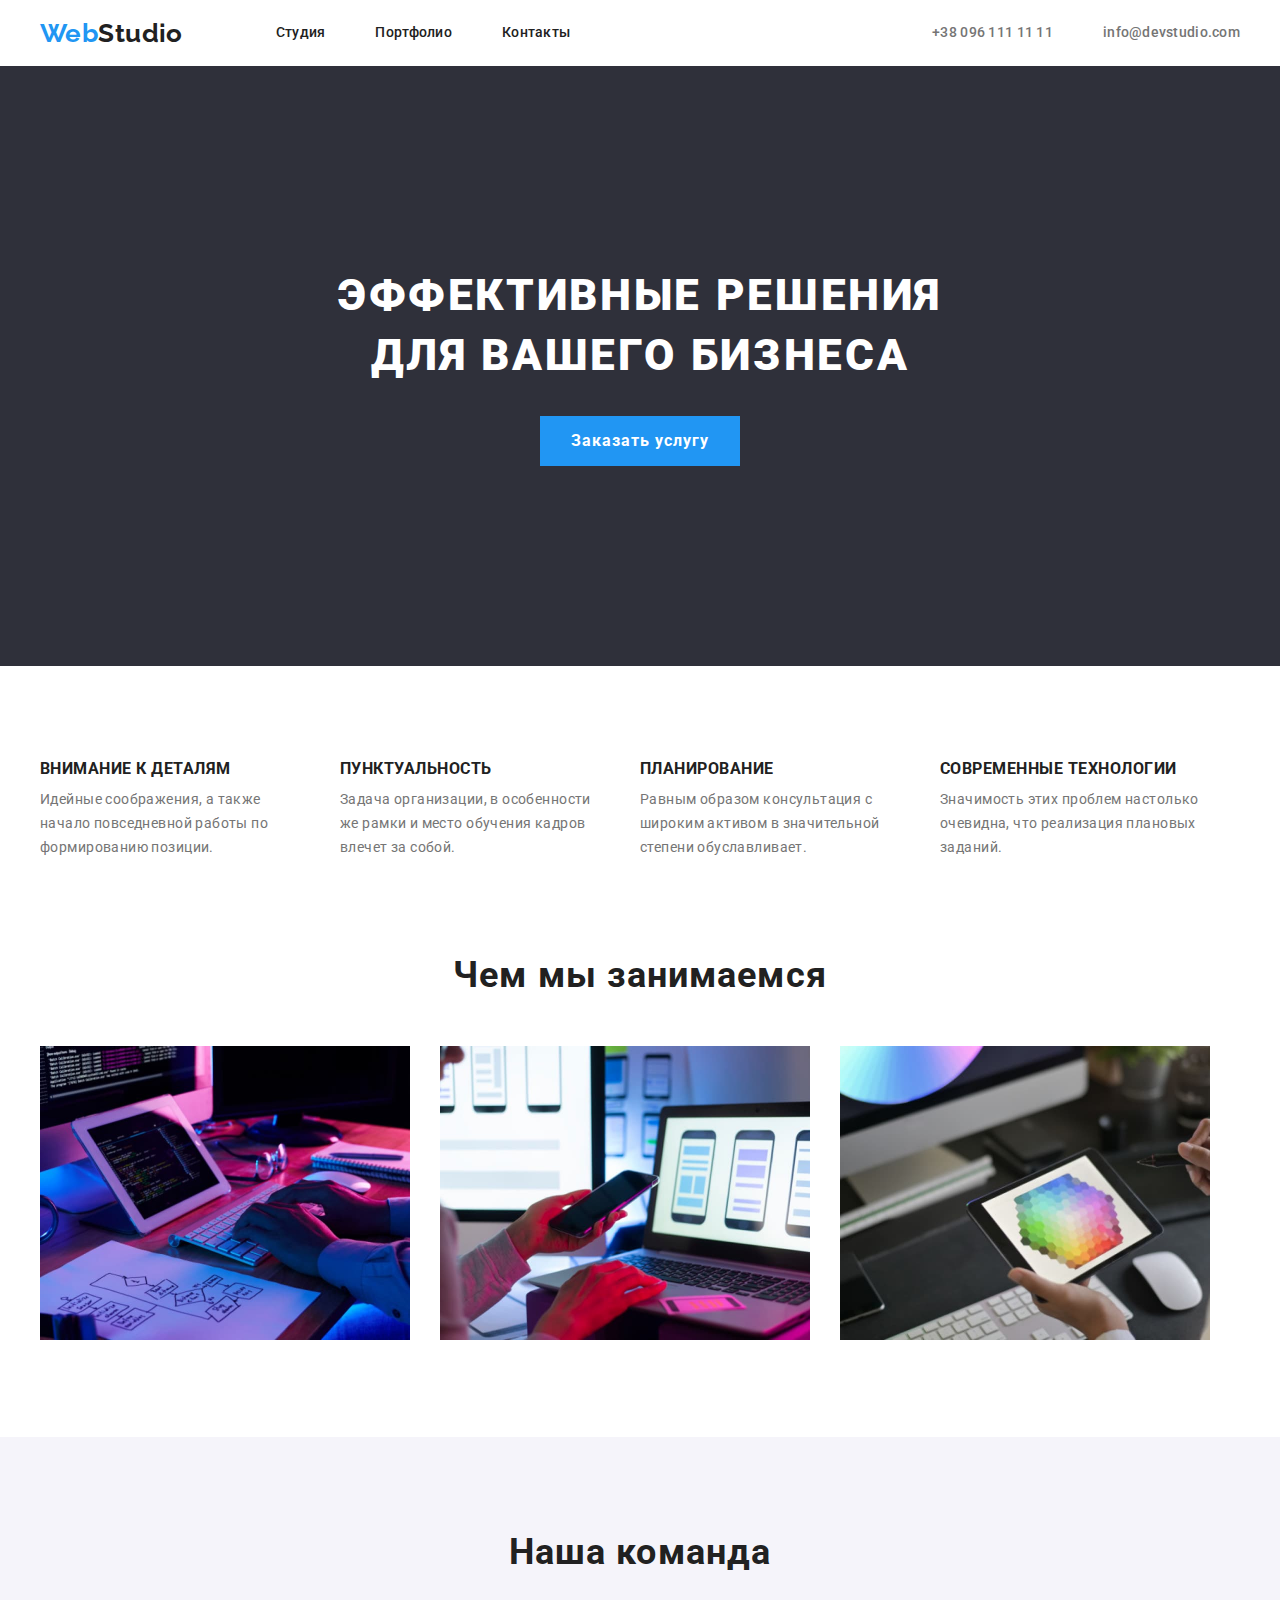
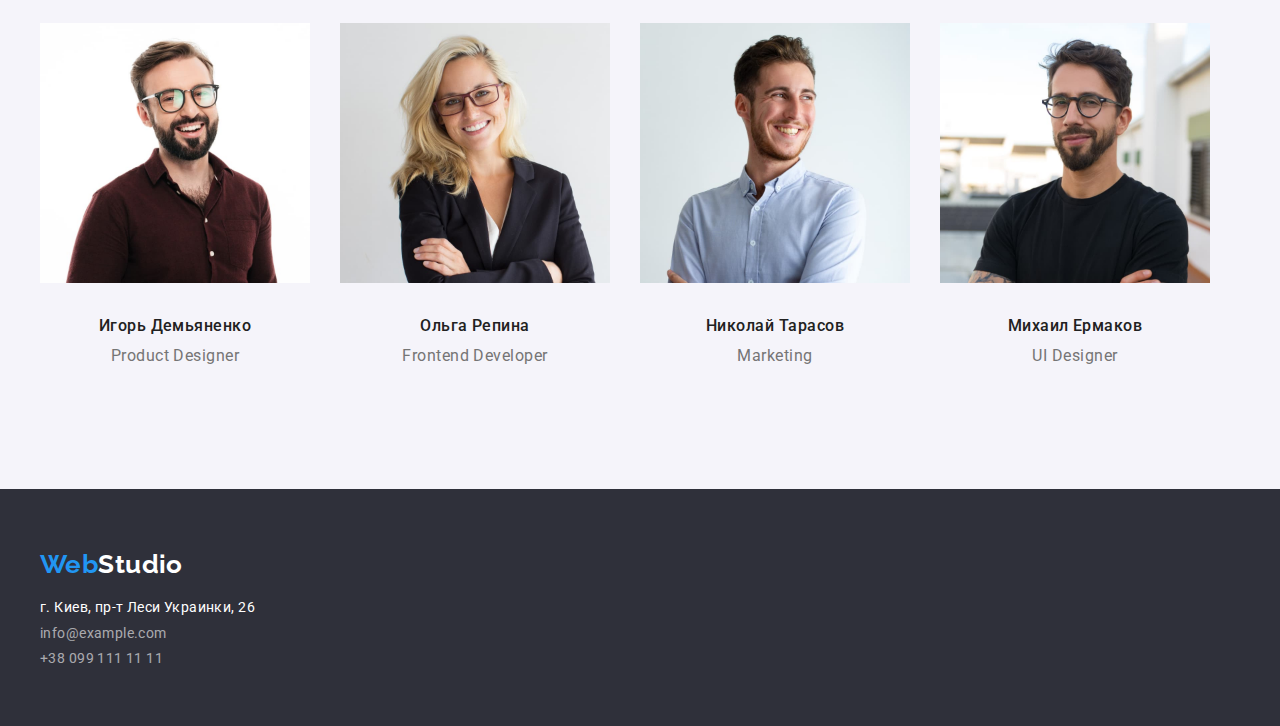
==== index.html @ a703e830 "hm3" ====
<!DOCTYPE html>
<html lang="en">
  <head>
    <meta charset="UTF-8" />
    <meta name="viewport" content="width=device-width, initial-scale=1.0" />
    <meta http-equiv="X-UA-Compatible" content="ie=edge" />
    <title>WebStudio</title>
    <link
      href="https://fonts.googleapis.com/css2?family=Raleway:wght@700&family=Roboto:wght@400;500;700;900&display=swap"
      rel="stylesheet"
    />
    <link
      rel="stylesheet"
      href="https://cdnjs.cloudflare.com/ajax/libs/modern-normalize/1.1.0/modern-normalize.min.css"
    />
    <link rel="stylesheet" href="./css/style.css" />
  </head>
  <body>
    <header class="header-page">
      <div class="container main-header">
        <nav class="header-nav-list">
          <a href="#" class="logo"><span class="logo-accent">Web</span>Studio</a>
          <ul class="site-nav list">
            <li class="item"><a href="#" class="link">Студия</a></li>
            <li class="item"><a href="./portfolio.html" class="link">Портфолио</a></li>
            <li class="item"><a href="#" class="link">Контакты</a></li>
          </ul>
        </nav>
        <ul class="site-contacts list">
          <li class="item"><a href="#" class="link">+38 096 111 11 11</a></li>
          <li class="item"><a href="#" class="link">info@devstudio.com</a></li>
        </ul>
      </div>
    </header>
    <main>
      <section class="services">
        <div class="content">
          <h1 class="services-title">Эффективные решения для вашего бизнеса</h1>
          <button class="services-btn">Заказать услугу</button>
        </div>
      </section>
      <section class="features">
        <div class="container">
          <ul class="features-list list">
            <li class="item">
              <h3 class="title">Внимание к деталям</h3>
              <p class="desc">
                Идейные соображения, а также начало повседневной работы по формированию позиции.
              </p>
            </li>
            <li class="item">
              <h3 class="title">Пунктуальность</h3>
              <p class="desc">
                Задача организации, в особенности же рамки и место обучения кадров влечет за собой.
              </p>
            </li>
            <li class="item">
              <h3 class="title">Планирование</h3>
              <p class="desc">
                Равным образом консультация с широким активом в значительной степени обуславливает.
              </p>
            </li>
            <li class="item">
              <h3 class="title">Современные технологии</h3>
              <p class="desc">
                Значимость этих проблем настолько очевидна, что реализация плановых заданий.
              </p>
            </li>
          </ul>
        </div>
      </section>
      <section class="works">
        <div class="container">
          <h2 class="section-title">Чем мы занимаемся</h2>
          <ul class="works-list list">
            <li class="item">
              <img src="images/image1.jpg" alt="Работа на планшете" width="370" />
            </li>
            <li class="item">
              <img src="images/image2.jpg" alt="Работа за ноутбуком" width="370" />
            </li>
            <li class="item">
              <img src="images/image3.jpg" alt="Работа за графическим планшетом" width="370" />
            </li>
          </ul>
        </div>
      </section>
      <section class="staff">
        <div class="container">
          <h2 class="section-title">Наша команда</h2>
          <ul class="staff-list list">
            <li class="item">
              <img class="staff-foto" src="images/avatar1.jpg" width="270" alt="avatar1" />
              <p class="name">Игорь Демьяненко</p>
              <p class="position">Product Designer</p>
            </li>
            <li class="item">
              <img class="staff-foto" src="images/avatar2.jpg" width="270" alt="avatar2" />
              <p class="name">Ольга Репина</p>
              <p class="position">Frontend Developer</p>
            </li>
            <li class="item">
              <img class="staff-foto" src="images/avatar3.jpg" width="270" alt="avatar3" />
              <p class="name">Николай Тарасов</p>
              <p class="position">Marketing</p>
            </li>
            <li class="item">
              <img class="staff-foto" src="images/avatar4.jpg" width="270" alt="avatar4" />
              <p class="name">Михаил Ермаков</p>
              <p class="position">UI Designer</p>
            </li>
          </ul>
        </div>
      </section>
    </main>
    <footer class="footer">
      <div class="container">
        <a href="#" class="logo logo-unique"><span class="logo-accent">Web</span>Studio</a>
        <address class="address-list">
          <ul class="list">
            <li class="item">
              <a href="#" class="link white-color">г. Киев, пр-т Леси Украинки, 26</a>
            </li>
            <li class="item"><a href="info@example.com" class="link">info@example.com</a></li>
            <li class="item"><a href="+380991111111" class="link">+38 099 111 11 11</a></li>
          </ul>
        </address>
      </div>
    </footer>
  </body>
</html>
---- css/style.css ----
:root {
  --primary-text-color: #212121;
  --secondary-text-color: #757575;
  --accent-color: #2196f3;
  --primary-white-color: #ffffff;
  --secondary-bg-color: #2f303a;
  --third-bg-color: #f5f4fa;
}

body {
  background-color: var(--primary-white-color);
  color: var(--primary-text-color);

  font-family: 'Roboto', sans-serif;
  letter-spacing: 0.03em;
  font-size: 14px;
}

h1,
h2,
h3,
h4,
h5,
h6,
p {
  margin: 0;
  padding: 0;
}

.container {
  max-width: 1200px;
  margin: 0 auto;
}

.main-header {
  display: flex;
}

.header-nav-list {
  display: flex;
  align-items: center;
}

.header-unique {
  border-bottom: 1px solid #ececec;
}

.logo {
  font-family: Raleway;
  font-style: normal;
  font-weight: 700;
  font-size: 26px;
  line-height: 1.19;
  color: var(--primary-text-color);
  text-decoration: none;
  margin-right: 93px;
}

.logo-accent {
  color: var(--accent-color);
}

.list {
  list-style: none;
  margin: 0;
  padding: 0;
}

.site-nav {
  display: flex;
}

.site-nav .link,
.site-contacts .link {
  display: block;
  font-weight: 500;
  line-height: 1.14;
  letter-spacing: 0.02em;
  color: var(--primary-text-color);
  text-decoration: none;
  padding-top: 25px;
  padding-bottom: 25px;
}

.site-contacts {
  display: flex;
  margin-left: auto;
}

.site-contacts .link {
  color: var(--secondary-text-color);
}

.site-nav .link:hover,
.site-contacts .link:hover,
.site-nav .link:focus,
.site-contacts .link:focus {
  color: var(--accent-color);
}

.site-nav .item + .item {
  margin-left: 50px;
}

.site-contacts .item + .item {
  margin-left: 50px;
}

/* Services */

.services {
  background-color: var(--secondary-bg-color);
  text-align: center;
  display: flex;
  justify-content: center;
  padding-top: 200px;
  padding-bottom: 200px;
}

.services .content {
  width: 700px;
}

.services-title {
  font-weight: 900;
  font-size: 44px;
  line-height: 1.36;
  text-align: center;
  letter-spacing: 0.06em;
  text-transform: uppercase;
  color: var(--primary-white-color);
  margin-bottom: 30px;
}

.services-btn {
  font-weight: 700;
  font-size: 16px;
  line-height: 1.87px;
  width: 200px;
  height: 50px;
  letter-spacing: 0.06em;
  border: none;
  background-color: var(--accent-color);
  color: var(--primary-white-color);
  cursor: pointer;
}

/* Features */

.features {
  padding-top: 94px;
  padding-bottom: 94px;
}

.features-list {
  display: flex;
}

.features-list .item {
  width: 270px;
}

.features-list .item + .item {
  margin-left: 30px;
}

.features-list .title {
  margin-bottom: 10px;
  font-weight: 700;
  line-height: 1.14;
  letter-spacing: 0.03em;
  text-transform: uppercase;
}

.features-list .desc {
  line-height: 1.71;
  letter-spacing: 0.03em;
  color: var(--secondary-text-color);
}

/* works */

.works {
  padding-bottom: 94px;
}

.section-title {
  font-weight: 700;
  font-size: 36px;
  line-height: 1.17;
  text-align: center;
  letter-spacing: 0.03em;
  margin-bottom: 50px;
}

.works-list {
  display: flex;
}

.works-list .item + .item {
  margin-left: 30px;
}

/* Staff */

.staff {
  padding-top: 94px;
  padding-bottom: 94px;
  background-color: var(--third-bg-color);
}

.staff-list {
  display: flex;
}

.staff-list .item {
  padding-bottom: 30px;
}

.staff-list .item + .item {
  margin-left: 30px;
}

.staff-foto {
  margin-bottom: 30px;
}

.name {
  font-weight: 500;
  font-size: 16px;
  line-height: 1.19;
  text-align: center;
  margin-bottom: 10px;
  letter-spacing: 0.03em;
}

.position {
  font-size: 16px;
  line-height: 1.19;

  text-align: center;
  letter-spacing: 0.03em;
  color: var(--secondary-text-color);
}

.footer {
  padding-top: 60px;
  padding-bottom: 60px;
  background-color: var(--secondary-bg-color);
}

.footer .link {
  text-decoration: none;
  color: rgba(255, 255, 255, 0.6);
}

.footer .white-color {
  color: var(--primary-white-color);
}

.footer .item + .item {
  margin-top: 9px;
}

.logo-unique {
  display: block;
  color: var(--primary-white-color);
  margin-bottom: 20px;
}

.footer .link:focus,
.footer .link:hover {
  color: var(--accent-color);
}

.address-list {
  font-style: normal;
}

/* Portfolio */

.portfolio {
  padding-top: 94px;
  padding-bottom: 94px;
}

.portfolio .btn-list {
  display: flex;
  justify-content: center;
  padding-bottom: 50px;
}

.portfolio .item + .item {
  margin-left: 8px;
}

.port-btn {
  cursor: pointer;
  background-color: var(--third-bg-color);
  border: none;
  color: var(--primary-text-color);
  font-weight: 500;
  font-size: 16px;
  line-height: 1.62;
  font-family: inherit;
  text-align: center;
  letter-spacing: 0.03em;
}

.port-btn:focus,
.port-btn:hover {
  background-color: var(--accent-color);
  color: var(--primary-white-color);
}

.portfolio .project-list {
  display: flex;
  flex-wrap: wrap;
}

.portfolio .list-item {
  margin-right: 30px;
  margin-bottom: 30px;
}

.portfolio .list-item:nth-child(3n + 3) {
  margin-right: 0;
}

.portfolio .list-item:nth-last-child(-n + 3) {
  margin-bottom: 0;
}

.list-item-img {
  display: block;
}

.list-item-box {
  padding: 20px 24px;
}

.port-name {
  font-weight: 700;
  font-size: 18px;
  line-height: 2;
  margin-bottom: 4px;
  letter-spacing: 0.06em;
}

.port-type {
  font-size: 16px;
  line-height: 1.86;

  letter-spacing: 0.03em;

  color: var(--secondary-text-color);
}
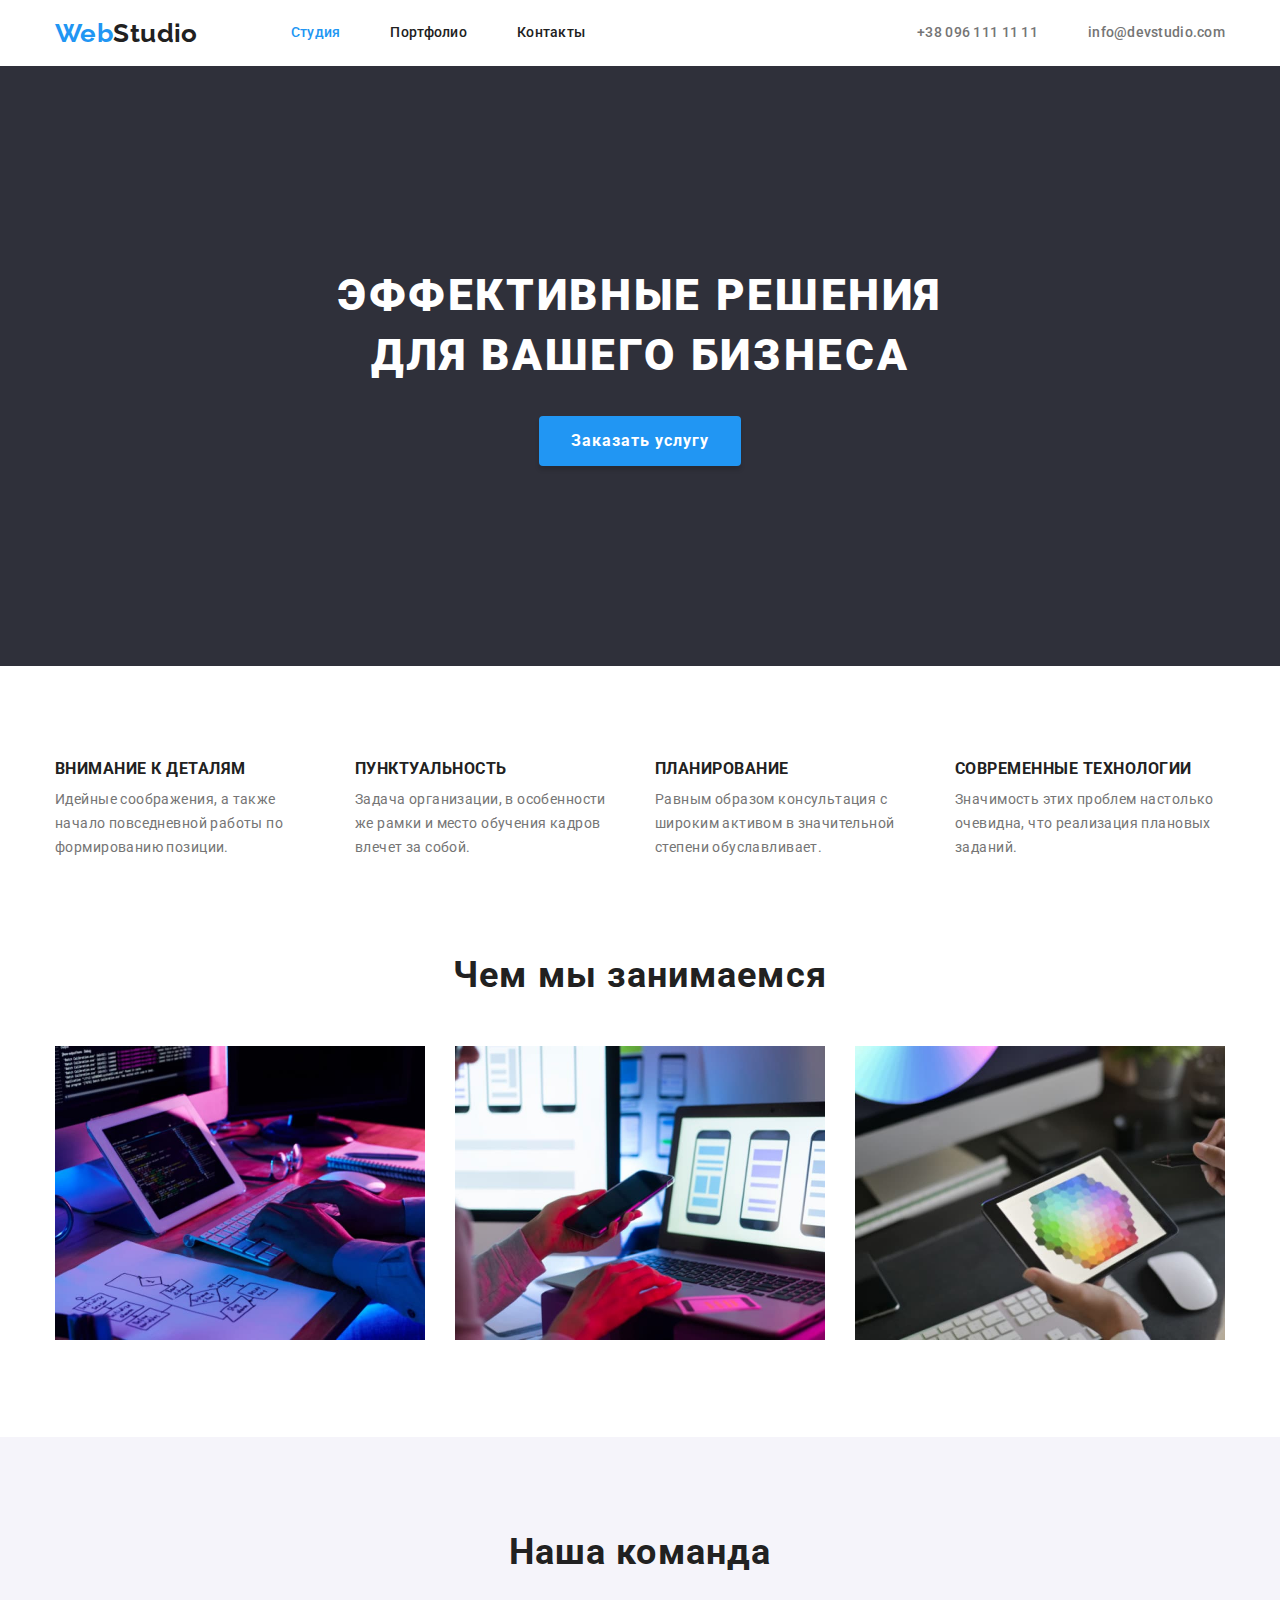
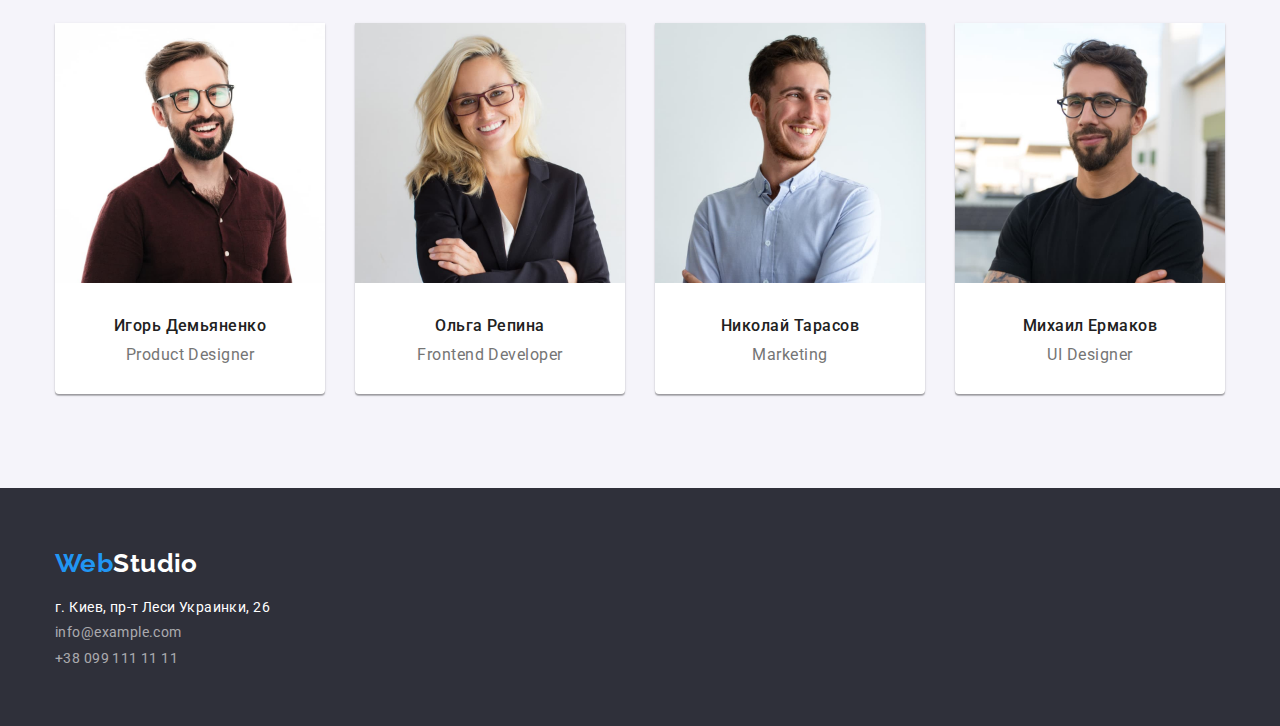
==== commit 262ad388: "hm3fix" ====
--- a/index.html
+++ b/index.html
@@ -21,7 +21,7 @@
         <nav class="header-nav-list">
           <a href="#" class="logo"><span class="logo-accent">Web</span>Studio</a>
           <ul class="site-nav list">
-            <li class="item"><a href="#" class="link">Студия</a></li>
+            <li class="item"><a href="./index.html" class="link current">Студия</a></li>
             <li class="item"><a href="./portfolio.html" class="link">Портфолио</a></li>
             <li class="item"><a href="#" class="link">Контакты</a></li>
           </ul>
@@ -91,23 +91,31 @@
           <ul class="staff-list list">
             <li class="item">
               <img class="staff-foto" src="images/avatar1.jpg" width="270" alt="avatar1" />
-              <p class="name">Игорь Демьяненко</p>
-              <p class="position">Product Designer</p>
+              <div class="staff-desc-wrp">
+                <p class="name">Игорь Демьяненко</p>
+                <p class="position">Product Designer</p>
+              </div>
             </li>
             <li class="item">
               <img class="staff-foto" src="images/avatar2.jpg" width="270" alt="avatar2" />
-              <p class="name">Ольга Репина</p>
-              <p class="position">Frontend Developer</p>
+              <div class="staff-desc-wrp">
+                <p class="name">Ольга Репина</p>
+                <p class="position">Frontend Developer</p>
+              </div>
             </li>
             <li class="item">
               <img class="staff-foto" src="images/avatar3.jpg" width="270" alt="avatar3" />
-              <p class="name">Николай Тарасов</p>
-              <p class="position">Marketing</p>
+              <div class="staff-desc-wrp">
+                <p class="name">Николай Тарасов</p>
+                <p class="position">Marketing</p>
+              </div>
             </li>
             <li class="item">
               <img class="staff-foto" src="images/avatar4.jpg" width="270" alt="avatar4" />
-              <p class="name">Михаил Ермаков</p>
-              <p class="position">UI Designer</p>
+              <div class="staff-desc-wrp">
+                <p class="name">Михаил Ермаков</p>
+                <p class="position">UI Designer</p>
+              </div>
             </li>
           </ul>
         </div>
--- a/css/style.css
+++ b/css/style.css
@@ -29,6 +29,7 @@
 
 .container {
   max-width: 1200px;
+  padding: 0 15px;
   margin: 0 auto;
 }
 
@@ -82,6 +83,10 @@
   padding-bottom: 25px;
 }
 
+.site-nav .current {
+  color: var(--accent-color);
+}
+
 .site-contacts {
   display: flex;
   margin-left: auto;
@@ -135,14 +140,16 @@
 .services-btn {
   font-weight: 700;
   font-size: 16px;
-  line-height: 1.87px;
-  width: 200px;
-  height: 50px;
+  line-height: 1.87;
+  padding: 10px 32px;
+  min-width: 200px;
   letter-spacing: 0.06em;
   border: none;
   background-color: var(--accent-color);
   color: var(--primary-white-color);
   cursor: pointer;
+  box-shadow: 0px 4px 4px rgba(0, 0, 0, 0.15);
+  border-radius: 4px;
 }
 
 /* Features */
@@ -214,7 +221,11 @@
 }
 
 .staff-list .item {
-  padding-bottom: 30px;
+  /* padding-bottom: 30px; */
+  background-color: var(--primary-white-color);
+  box-shadow: 0px 1px 3px rgba(0, 0, 0, 0.12), 0px 1px 1px rgba(0, 0, 0, 0.14),
+    0px 2px 1px rgba(0, 0, 0, 0.2);
+  border-radius: 0px 0px 4px 4px;
 }
 
 .staff-list .item + .item {
@@ -222,7 +233,11 @@
 }
 
 .staff-foto {
-  margin-bottom: 30px;
+  /* margin-bottom: 30px; */
+}
+
+.staff-desc-wrp {
+  padding: 30px 0;
 }
 
 .name {
@@ -287,7 +302,7 @@
 .portfolio .btn-list {
   display: flex;
   justify-content: center;
-  padding-bottom: 50px;
+  margin-bottom: 50px;
 }
 
 .portfolio .item + .item {
@@ -305,34 +320,43 @@
   font-family: inherit;
   text-align: center;
   letter-spacing: 0.03em;
+  padding: 6px 22px;
+  border-radius: 4px;
+}
+
+.btn-list .current {
+  background-color: var(--accent-color);
+  color: var(--primary-white-color);
+  box-shadow: 0px 3px 1px rgba(0, 0, 0, 0.1), 0px 1px 2px rgba(0, 0, 0, 0.08),
+    0px 2px 2px rgba(0, 0, 0, 0.12);
 }
 
 .port-btn:focus,
 .port-btn:hover {
   background-color: var(--accent-color);
   color: var(--primary-white-color);
+  box-shadow: 0px 3px 1px rgba(0, 0, 0, 0.1), 0px 1px 2px rgba(0, 0, 0, 0.08),
+    0px 2px 2px rgba(0, 0, 0, 0.12);
 }
 
 .portfolio .project-list {
   display: flex;
   flex-wrap: wrap;
+  margin-right: -30px;
+  margin-bottom: -30px;
 }
 
 .portfolio .list-item {
+  flex-basis: calc(100% / 3 - 30px);
   margin-right: 30px;
   margin-bottom: 30px;
-}
-
-.portfolio .list-item:nth-child(3n + 3) {
-  margin-right: 0;
-}
-
-.portfolio .list-item:nth-last-child(-n + 3) {
-  margin-bottom: 0;
+  border: 1px solid #eee;
 }
 
 .list-item-img {
   display: block;
+  max-width: 100%;
+  height: auto;
 }
 
 .list-item-box {
